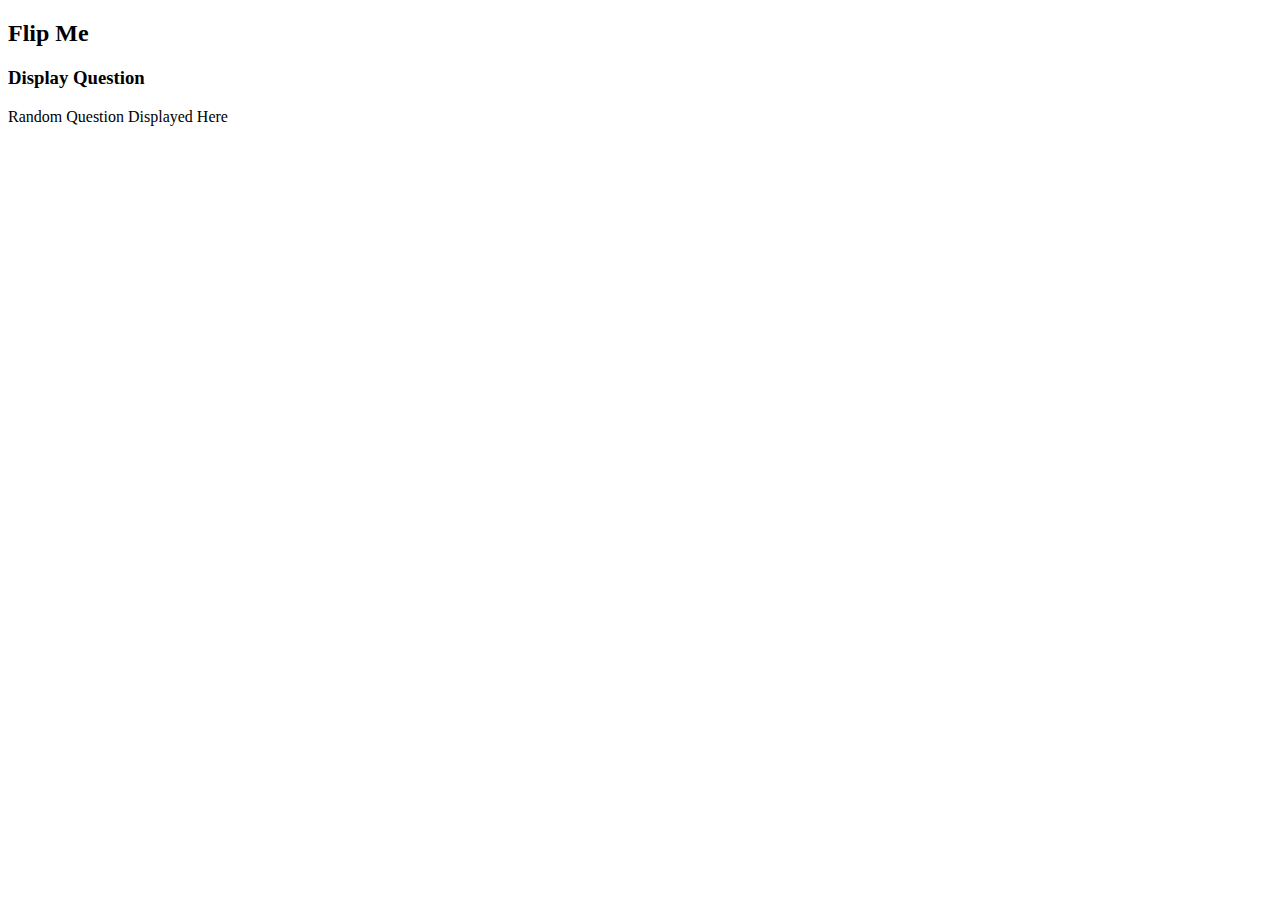
==== index.html @ da79d358 "Update :renamed file main.js to main.css" ====
<!-- simple code to flipping a card  -->
<!-- clicking will flip card to reveal content underneath -->
<!DOCTYPE html>
<html lang="en">
<head>
    <meta charset="UTF-8">
    <meta name="viewport" content="width=device-width, initial-scale=1.0">
    <title>card game</title>
    <link rel="stylesheet" href="main.css" />
</head>
<body>
    <div class="card">
        <div class="card__inner">
            <div class="car__face card__face--front"></div>
                <h2>Flip Me</h2>
            <div class="car__face card__face--back">
                <div class="card__content">
                    <div class="card__header">
                        <!-- <img src = "image.jpg" alt "" class " img"/> -->
                    </div>
                    <div class="card__body">
                        <h3> Display Question</h3>
                        <p>Random Question Displayed Here</p>

                    </div>
                </div>

            </div>
            
        </div>
    </div>

    
</body>
</html>
---- main.css ----
:root{
    --primary: #FFCE00;
    --secondary:#FE4880
    --dark: #212121
    --light: #F3F3F3
    
}
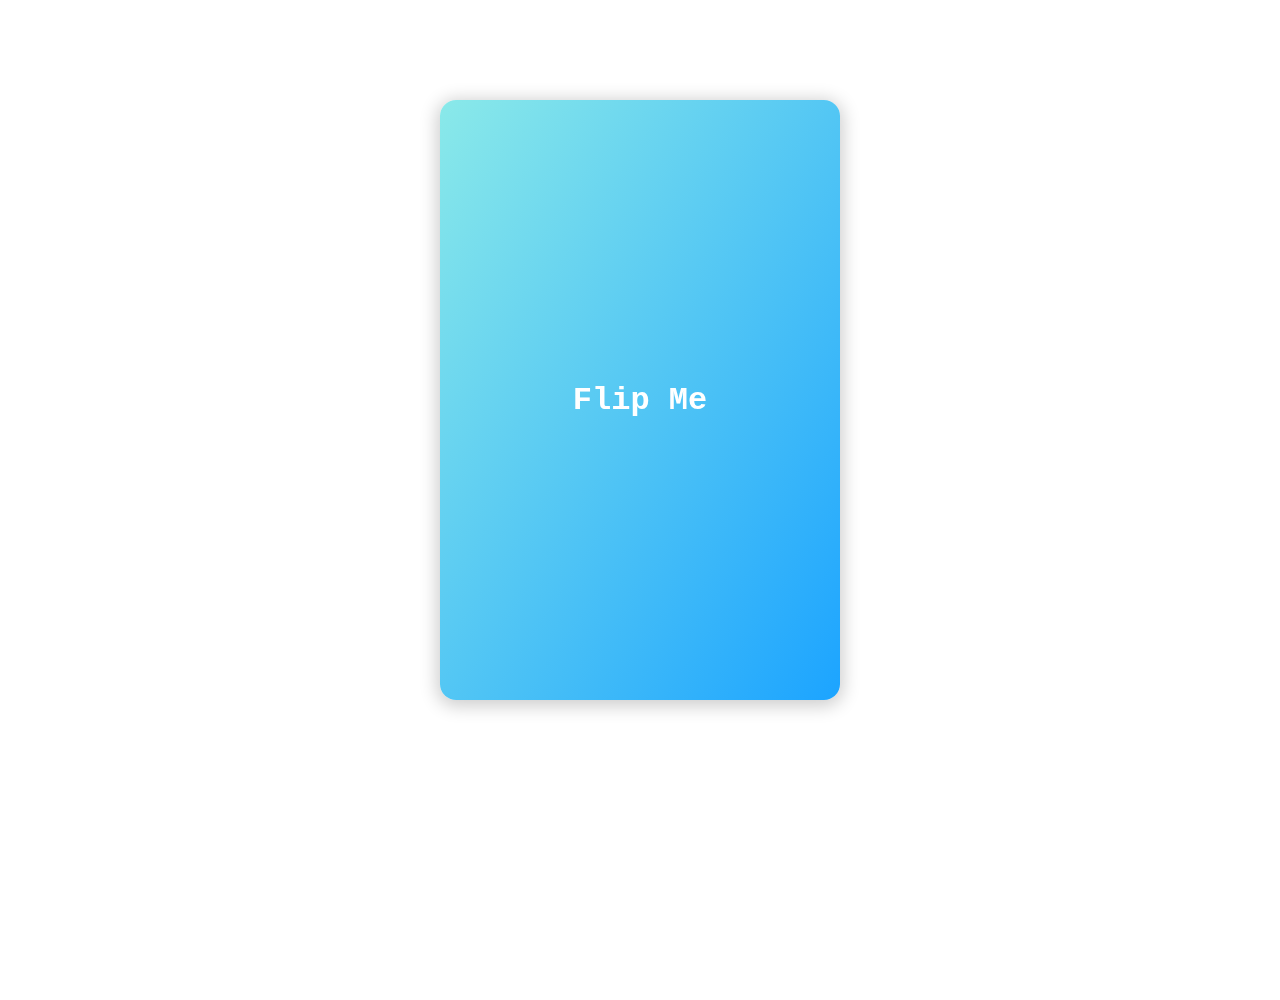
==== commit 704427fc: "Update: edited main.css + added main.js" ====
--- a/index.html
+++ b/index.html
@@ -7,13 +7,19 @@
     <meta name="viewport" content="width=device-width, initial-scale=1.0">
     <title>card game</title>
     <link rel="stylesheet" href="main.css" />
+    <!-- <link rel="javascript" href="main.js" /> -->
+
+    
+
 </head>
 <body>
+
     <div class="card">
         <div class="card__inner">
-            <div class="car__face card__face--front"></div>
+            <div class="card__face card__face--front">
                 <h2>Flip Me</h2>
-            <div class="car__face card__face--back">
+            </div>
+            <div class="card__face card__face--back">
                 <div class="card__content">
                     <div class="card__header">
                         <!-- <img src = "image.jpg" alt "" class " img"/> -->
@@ -21,16 +27,12 @@
                     <div class="card__body">
                         <h3> Display Question</h3>
                         <p>Random Question Displayed Here</p>
-
-                    </div>
+                    </div>              
                 </div>
-
             </div>
-            
         </div>
     </div>
-
-    
+    <script src="main.js"></script>
 </body>
 </html>
 
--- a/main.css
+++ b/main.css
@@ -1,7 +1,139 @@
-:root{
-    --primary: #FFCE00;
-    --secondary:#FE4880
-    --dark: #212121
-    --light: #F3F3F3
+:root { 
+     --primary: #8ae9e9;
+     --secondary: #1ca4ff;
+      --dark: #212121;
+     --light: #F3F3F3;
+ } 
+
+* {
+    margin: 0;
+    padding: 0;
+}
+
+body {
+    /* font can be changed as seen fit */
+    font-family: monospace;
+    width: 100%;
+    min-height: 100vh;
+}
+
+.card {
+    margin: 100px auto;
+    width: 400px;
+    height: 600px;
+    perspective: 1000px; /*allows you to make rotation more 3D */
     
-}+}
+
+.card__inner {
+    width: 100%;
+    height: 100%;
+    transition: transform 1s;
+    transform-style: preserve-3d;
+    cursor: pointer;
+    position: relative;
+
+}
+
+.card__inner.is-flipped{
+    transform: rotateY(180deg);
+}
+
+.card__face {
+    position: absolute;
+    width: 100%;
+    height: 100%;
+    -webkit-backface-visibility: hidden;
+    backface-visibility: hidden;
+    overflow: hidden;
+    border-radius: 16px;
+    box-shadow: 0px 3px 18px 3px rgba(0, 0, 0, 0.2);
+
+}
+
+.card__face--front{
+    background-image: linear-gradient(to bottom right, var(--primary), var(--secondary));
+    display: flex;
+    align-items: center;
+    justify-content: center  ;
+}
+.card__face--front h2 {
+    color: #FFF;
+    font-size: 32px;
+}
+.card__face--back{
+    background-color: var(--light);
+    transform: rotateY(180deg);
+}
+.card__content {
+    width: 100%;
+    height: 100%;
+}
+
+.card__header{
+    position: relative;
+    padding: 30px 30px 40px;
+}
+
+.card__header:after {
+    content: '';
+    display: block;
+    position: absolute;
+    top: 0;
+    left: 0;
+    right: 0;
+    bottom: 0;
+    z-index: -1;
+    border-radius: 0 0 50% 0;
+    background-image: linear-gradient(to bottom left, var(--primary) 10%, var(--secondary) 115%);
+
+}
+
+ /* image if wanted
+.image{
+    display: block;
+    width: 128px;
+    height: 128px;
+    margin: 0 auto 30px;
+    border-radius:50%;
+    background-color: #FFF;
+    border:5pt solid #FFF;
+    object-fit: cover;
+ }
+ */
+
+ .card__header h2{
+     color: #FFF;
+     font-size: 32px;
+     font-weight: 900;
+     text-transform: uppercase;
+     text-align: center;
+ }
+
+ .card__body {
+     padding: 30px;
+ }
+.card__body h3{
+    color: var(--dark);
+    font-size: 24px;
+    font-weight: 600;
+    margin-bottom: 15px;
+}
+
+.card__body p {
+    color: var(--dark);
+    font-size: 18px;
+    line-height: 1.5;
+}
+
+
+
+
+
+
+
+
+
+
+
+
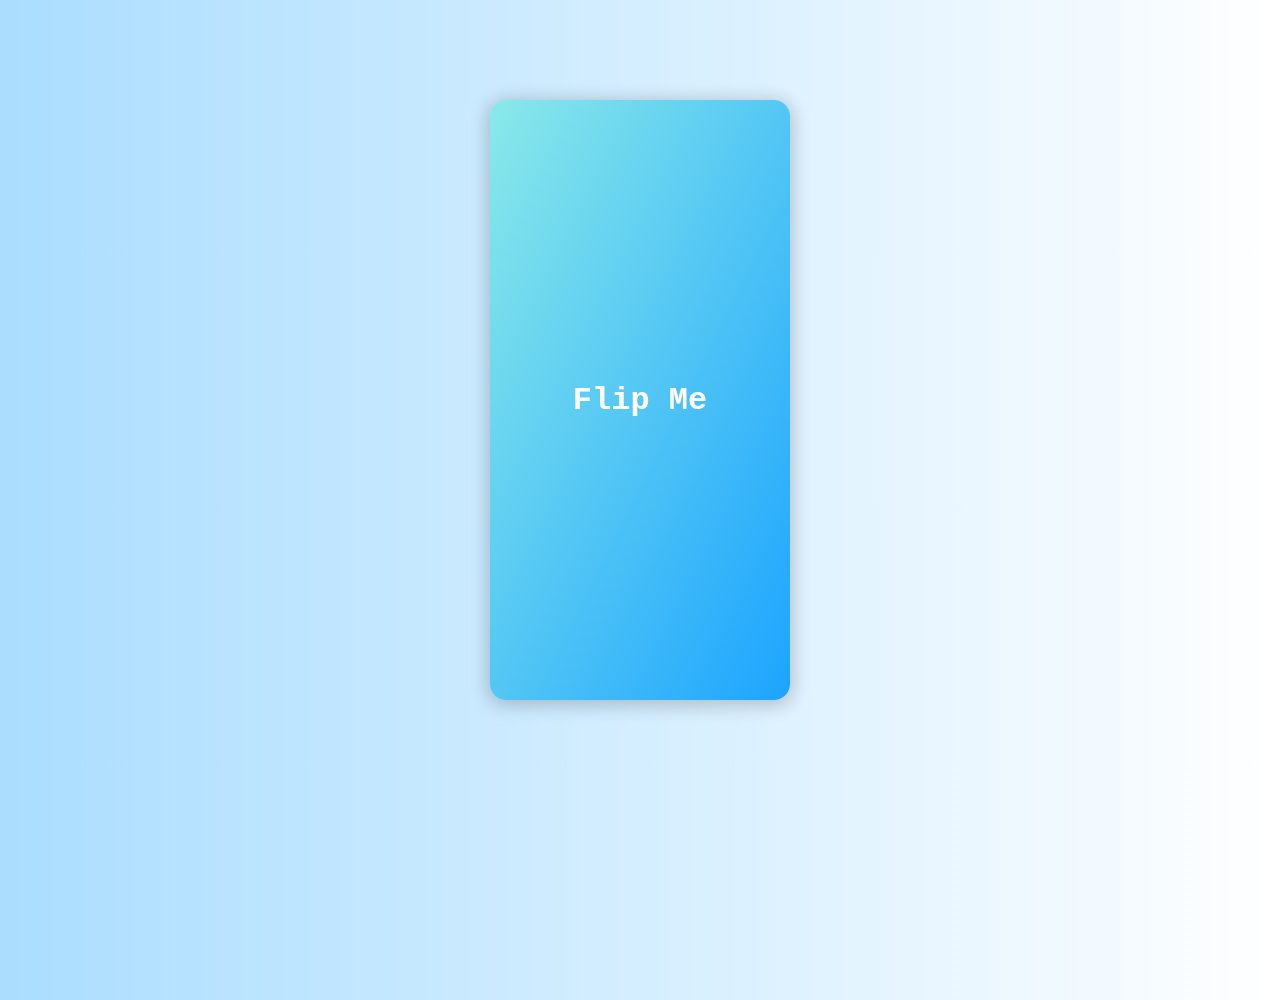
==== commit 21ed4b61: "Update: added artwork" ====
--- a/index.html
+++ b/index.html
@@ -26,7 +26,7 @@
                     </div>
                     <div class="card__body">
                         <h3> Display Question</h3>
-                        <p>Random Question Displayed Here</p>
+                        <p id="question">Random Question Displayed Here</p>
                     </div>              
                 </div>
             </div>
--- a/main.css
+++ b/main.css
@@ -15,11 +15,12 @@
     font-family: monospace;
     width: 100%;
     min-height: 100vh;
+    background: linear-gradient(90deg, #aaddff, white);
 }
 
 .card {
     margin: 100px auto;
-    width: 400px;
+    width: 300px;
     height: 600px;
     perspective: 1000px; /*allows you to make rotation more 3D */
     
@@ -28,7 +29,7 @@
 .card__inner {
     width: 100%;
     height: 100%;
-    transition: transform 1s;
+    transition: transform 2s;
     transform-style: preserve-3d;
     cursor: pointer;
     position: relative;
@@ -75,7 +76,7 @@
     padding: 30px 30px 40px;
 }
 
-.card__header:after {
+/* .card__header:after {
     content: '';
     display: block;
     position: absolute;
@@ -87,7 +88,7 @@
     border-radius: 0 0 50% 0;
     background-image: linear-gradient(to bottom left, var(--primary) 10%, var(--secondary) 115%);
 
-}
+} */
 
  /* image if wanted
 .image{
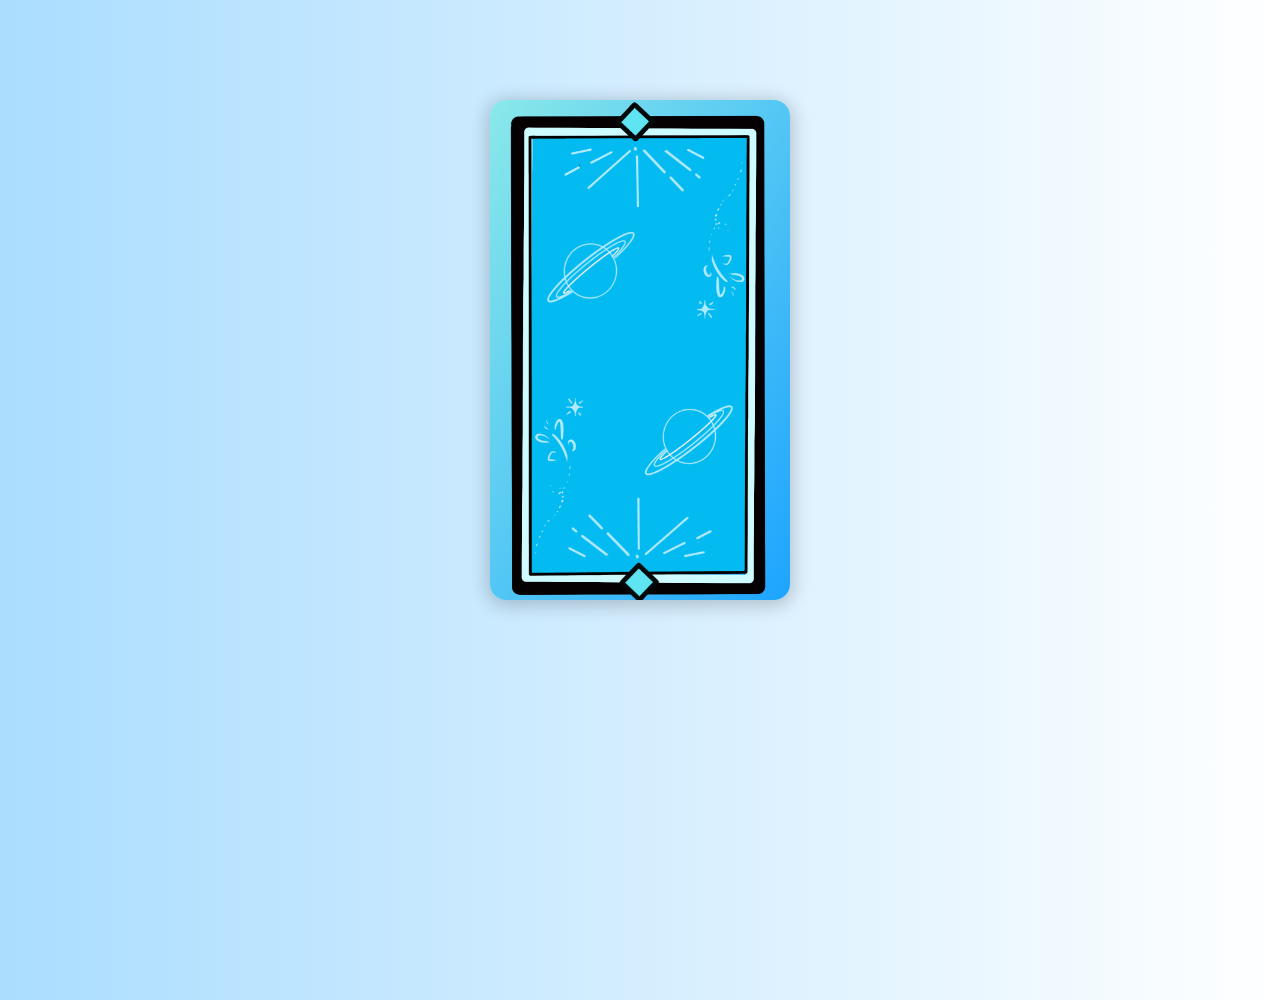
==== commit 0e6d9bf8: "Update: adjusted css for images to fit" ====
--- a/index.html
+++ b/index.html
@@ -17,16 +17,20 @@
     <div class="card">
         <div class="card__inner">
             <div class="card__face card__face--front">
-                <h2>Flip Me</h2>
+                <img src = "card_outer.png" class ="img_out" />
+                <!-- <h2>Flip Me</h2> -->
+                
             </div>
             <div class="card__face card__face--back">
+                <img src = "card_inner.png"class ="img_in"   />
+
                 <div class="card__content">
                     <div class="card__header">
-                        <!-- <img src = "image.jpg" alt "" class " img"/> -->
+                        <!--<img src = "image.jpg" alt "" class " img"/> -->
                     </div>
                     <div class="card__body">
-                        <h3> Display Question</h3>
-                        <p id="question">Random Question Displayed Here</p>
+                        <!-- <h3> Display Question</h3>
+                        <p id="question">Random Question Displayed Here</p> -->
                     </div>              
                 </div>
             </div>
--- a/main.css
+++ b/main.css
@@ -21,7 +21,7 @@
 .card {
     margin: 100px auto;
     width: 300px;
-    height: 600px;
+    height: 500px;
     perspective: 1000px; /*allows you to make rotation more 3D */
     
 }
@@ -33,6 +33,7 @@
     transform-style: preserve-3d;
     cursor: pointer;
     position: relative;
+
 
 }
 
@@ -102,6 +103,16 @@
     object-fit: cover;
  }
  */
+ .img_out{
+     width:120%;
+     margin: 0% 9% 0% 0%;
+     /* height: 100%; */
+ }
+ .img_in{
+    width:120%;
+     margin: -7% 0% 0% -14%;
+     /* height: 100%; */
+}
 
  .card__header h2{
      color: #FFF;
@@ -109,6 +120,7 @@
      font-weight: 900;
      text-transform: uppercase;
      text-align: center;
+     position: relative;
  }
 
  .card__body {
